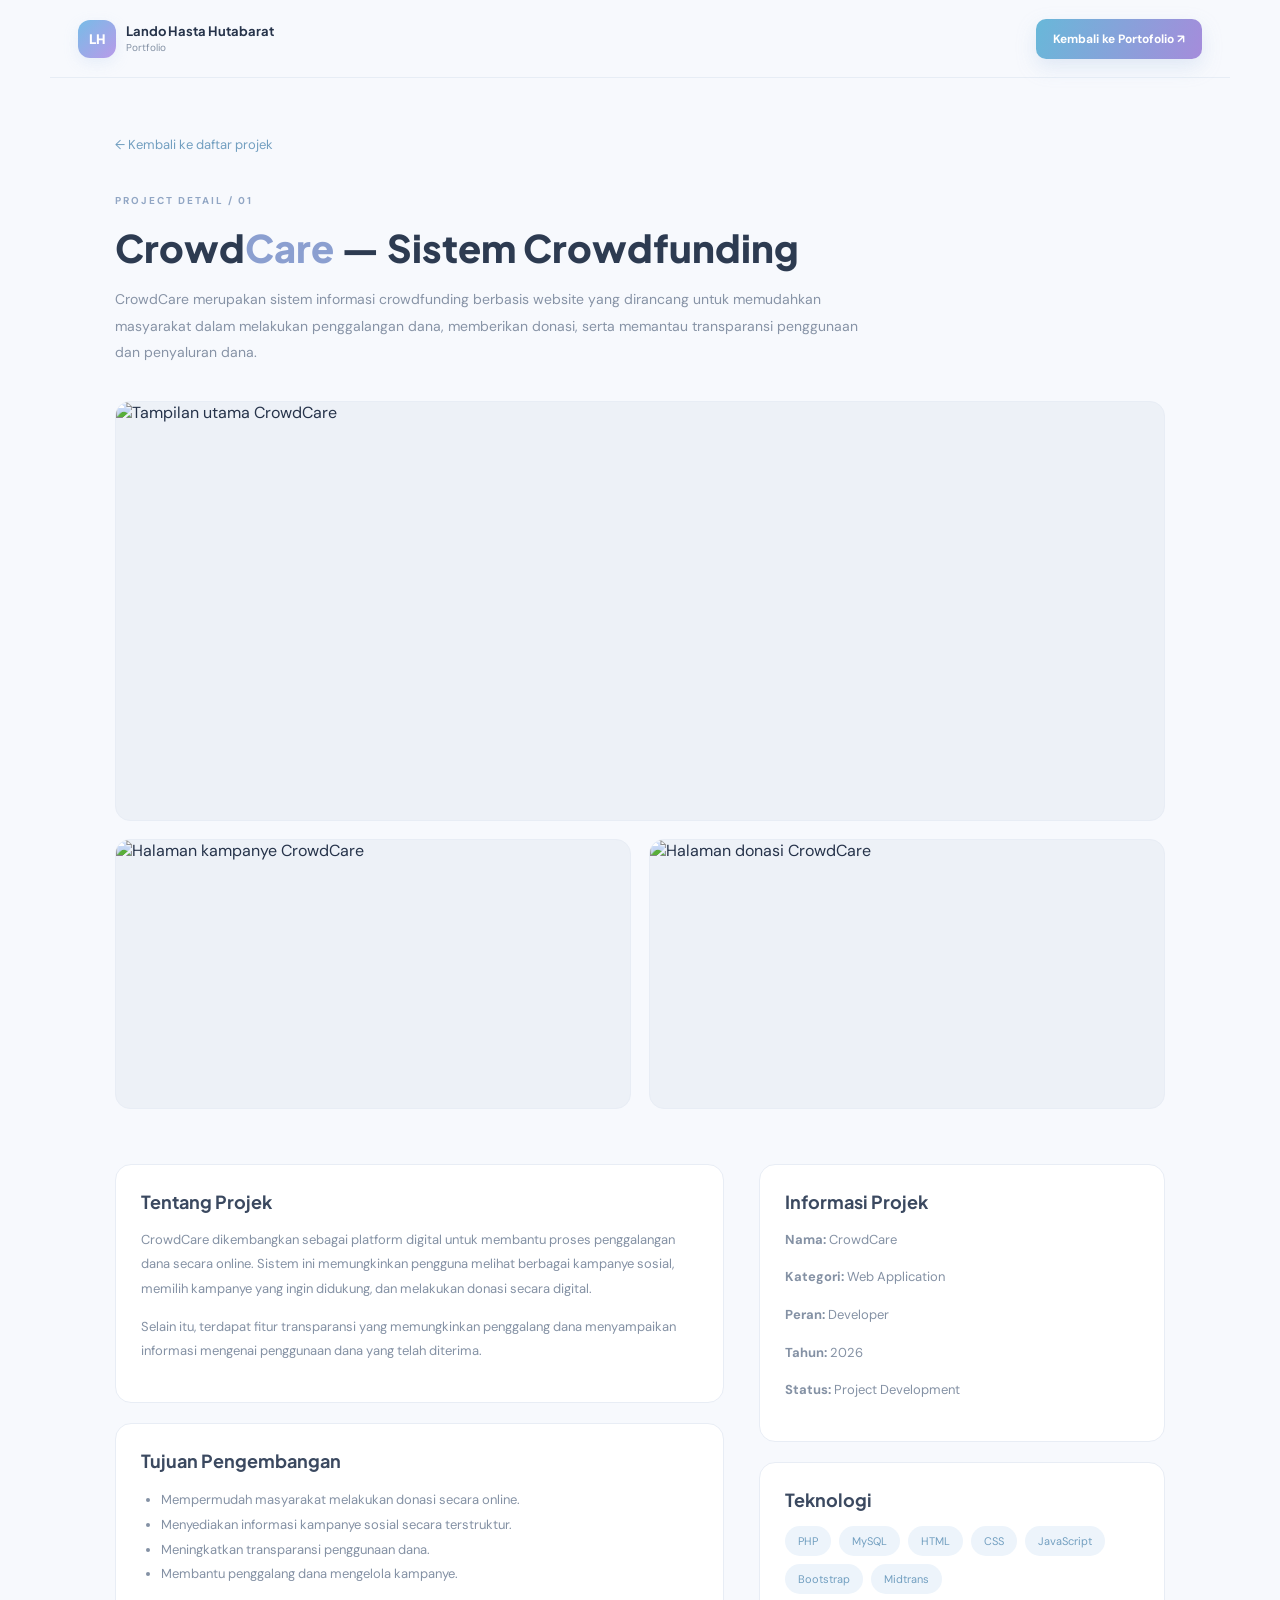
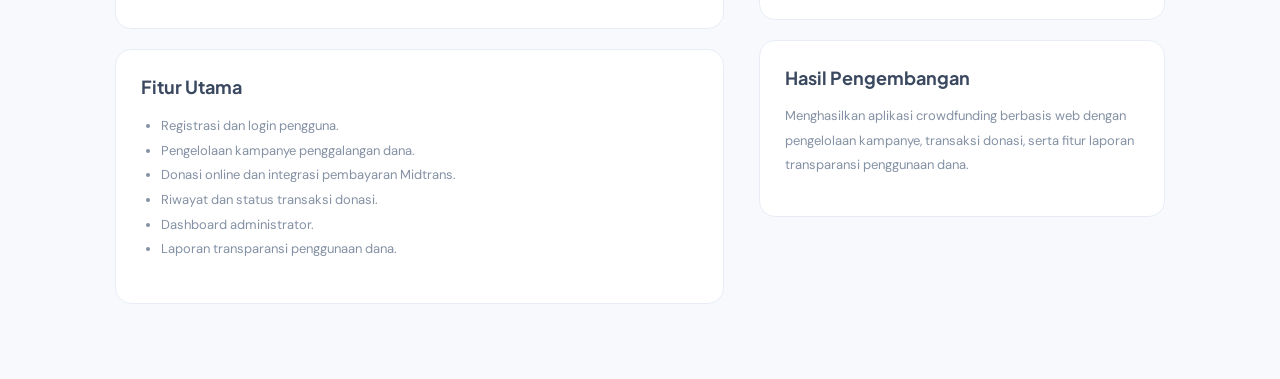
==== crowdcare.html @ 0dd58da5 "first commit" ====
<!DOCTYPE html>
<html lang="id">
<head>
    <meta charset="UTF-8">
    <meta name="viewport" content="width=device-width, initial-scale=1.0">
    <title>Detail Projek | CrowdCare</title>
    <link rel="stylesheet" href="style.css">
    <link rel="preconnect" href="https://fonts.googleapis.com">
    <link href="https://fonts.googleapis.com/css2?family=DM+Sans:wght@400;500;600;700&family=Plus+Jakarta+Sans:wght@400;600;700;800&display=swap" rel="stylesheet">

    <style>
        .detail-container {
            max-width: 1100px;
            margin: auto;
            padding: 55px 25px;
        }

        .back-link {
            display: inline-block;
            color: #729fc0;
            font-size: 13px;
            margin-bottom: 35px;
        }

        .detail-heading {
            margin-bottom: 35px;
        }

        .detail-heading h1 {
            font: 800 38px "Plus Jakarta Sans";
            color: #2d3b51;
            margin: 15px 0;
        }

        .detail-heading h1 span {
            color: #8b9fd0;
        }

        .detail-heading p {
            max-width: 750px;
            color: #8793a6;
            font-size: 14px;
            line-height: 1.9;
        }

        .detail-gallery {
            display: grid;
            grid-template-columns: repeat(2, 1fr);
            gap: 18px;
            margin-bottom: 55px;
        }

        .detail-gallery img {
            width: 100%;
            height: 270px;
            object-fit: contain;
            background: #edf1f7;
            border: 1px solid #e8edf5;
            border-radius: 15px;
            cursor: pointer;
        }

        .detail-gallery img:first-child {
            grid-column: span 2;
            height: 420px;
        }

        .detail-content {
            display: grid;
            grid-template-columns: 1.5fr 1fr;
            gap: 35px;
        }

        .detail-box {
            background: white;
            padding: 25px;
            border: 1px solid #e8edf5;
            border-radius: 16px;
            margin-bottom: 20px;
        }

        .detail-box h2 {
            font: 700 18px "Plus Jakarta Sans";
            color: #3b4960;
            margin-top: 0;
        }

        .detail-box p,
        .detail-box li {
            font-size: 13px;
            color: #8491a4;
            line-height: 1.9;
        }

        .detail-box ul {
            padding-left: 20px;
        }

        .detail-tags {
            display: flex;
            flex-wrap: wrap;
            gap: 8px;
        }

        .detail-tags span {
            padding: 8px 13px;
            background: #edf4fb;
            color: #729fc0;
            font-size: 11px;
            border-radius: 20px;
        }

        .image-viewer {
            display: none;
            position: fixed;
            inset: 0;
            z-index: 1000;
            background: rgba(30,40,60,.9);
            align-items: center;
            justify-content: center;
            padding: 20px;
        }

        .image-viewer.active {
            display: flex;
        }

        .image-viewer img {
            max-width: 95%;
            max-height: 90vh;
            object-fit: contain;
            border-radius: 10px;
        }

        .viewer-close {
            position: absolute;
            top: 20px;
            right: 30px;
            color: white;
            font-size: 35px;
            cursor: pointer;
            background: none;
            border: none;
        }

        @media(max-width: 700px) {
            .detail-heading h1 {
                font-size: 29px;
            }

            .detail-gallery {
                grid-template-columns: 1fr;
            }

            .detail-gallery img:first-child {
                grid-column: auto;
                height: 240px;
            }

            .detail-gallery img {
                height: 220px;
            }

            .detail-content {
                grid-template-columns: 1fr;
                gap: 0;
            }
        }
    </style>
</head>

<body>

<header class="topbar">
    <a class="brand" href="index.html">
        <span class="brand-mark">LH</span>
        <span>
            <b>Lando Hasta Hutabarat</b>
            <small>Portfolio</small>
        </span>
    </a>

    <a href="index.html" class="hire-btn">
        Kembali ke Portofolio ↗
    </a>
</header>

<main class="detail-container">

    <a href="index.html#projects" class="back-link">
        ← Kembali ke daftar projek
    </a>

    <div class="detail-heading">
        <span class="section-kicker">PROJECT DETAIL / 01</span>

        <h1>Crowd<span>Care</span> — Sistem Crowdfunding</h1>

        <p>
            CrowdCare merupakan sistem informasi crowdfunding
            berbasis website yang dirancang untuk memudahkan
            masyarakat dalam melakukan penggalangan dana,
            memberikan donasi, serta memantau transparansi
            penggunaan dan penyaluran dana.
        </p>
    </div>

    <!-- GALERI FOTO -->
    <div class="detail-gallery">

        <img src="assets/CF_1.png"
             alt="Tampilan utama CrowdCare">

        <img src="assets/CF_2.png"
             alt="Halaman kampanye CrowdCare">

        <img src="assets/CF_3.png"
             alt="Halaman donasi CrowdCare">

    </div>

    <!-- PENJELASAN PROJEK -->
    <div class="detail-content">

        <div>

            <div class="detail-box">
                <h2>Tentang Projek</h2>

                <p>
                    CrowdCare dikembangkan sebagai platform
                    digital untuk membantu proses penggalangan
                    dana secara online. Sistem ini memungkinkan
                    pengguna melihat berbagai kampanye sosial,
                    memilih kampanye yang ingin didukung,
                    dan melakukan donasi secara digital.
                </p>

                <p>
                    Selain itu, terdapat fitur transparansi
                    yang memungkinkan penggalang dana
                    menyampaikan informasi mengenai penggunaan
                    dana yang telah diterima.
                </p>
            </div>

            <div class="detail-box">
                <h2>Tujuan Pengembangan</h2>

                <ul>
                    <li>Mempermudah masyarakat melakukan donasi secara online.</li>
                    <li>Menyediakan informasi kampanye sosial secara terstruktur.</li>
                    <li>Meningkatkan transparansi penggunaan dana.</li>
                    <li>Membantu penggalang dana mengelola kampanye.</li>
                </ul>
            </div>

            <div class="detail-box">
                <h2>Fitur Utama</h2>

                <ul>
                    <li>Registrasi dan login pengguna.</li>
                    <li>Pengelolaan kampanye penggalangan dana.</li>
                    <li>Donasi online dan integrasi pembayaran Midtrans.</li>
                    <li>Riwayat dan status transaksi donasi.</li>
                    <li>Dashboard administrator.</li>
                    <li>Laporan transparansi penggunaan dana.</li>
                </ul>
            </div>

        </div>

        <div>

            <div class="detail-box">
                <h2>Informasi Projek</h2>

                <p><b>Nama:</b> CrowdCare</p>
                <p><b>Kategori:</b> Web Application</p>
                <p><b>Peran:</b> Developer</p>
                <p><b>Tahun:</b> 2026</p>
                <p><b>Status:</b> Project Development</p>
            </div>

            <div class="detail-box">
                <h2>Teknologi</h2>

                <div class="detail-tags">
                    <span>PHP</span>
                    <span>MySQL</span>
                    <span>HTML</span>
                    <span>CSS</span>
                    <span>JavaScript</span>
                    <span>Bootstrap</span>
                    <span>Midtrans</span>
                </div>
            </div>

            <div class="detail-box">
                <h2>Hasil Pengembangan</h2>

                <p>
                    Menghasilkan aplikasi crowdfunding berbasis
                    web dengan pengelolaan kampanye, transaksi
                    donasi, serta fitur laporan transparansi
                    penggunaan dana.
                </p>
            </div>

        </div>

    </div>

</main>

<!-- PEMBESAR FOTO -->
<div class="image-viewer" id="imageViewer">
    <button class="viewer-close" onclick="closeImage()">&times;</button>
    <img id="viewerImage" src="" alt="Preview gambar projek">
</div>

<script>
    document.querySelectorAll(".detail-gallery img").forEach(img => {
        img.addEventListener("click", function() {
            document.getElementById("viewerImage").src = this.src;
            document.getElementById("imageViewer").classList.add("active");
        });
    });

    function closeImage() {
        document.getElementById("imageViewer").classList.remove("active");
    }

    document.getElementById("imageViewer").addEventListener("click", function(e) {
        if (e.target === this) closeImage();
    });

    document.addEventListener("keydown", function(e) {
        if (e.key === "Escape") closeImage();
    });
</script>

</body>
</html>
---- style.css ----
* {
    box-sizing: border-box
}

html {
    scroll-behavior: smooth;
    scroll-padding-top: 90px
}

body {
    margin: 0;
    background: #f7f9fd;
    color: #26334a;
    font-family: "DM Sans", sans-serif;
    overflow-x: hidden
}

a {
    color: inherit;
    text-decoration: none
}

.ambient {
    position: absolute;
    z-index: -1;
    filter: blur(75px);
    border-radius: 50%;
    opacity: .45;
    pointer-events: none
}

.ambient-one {
    width: 380px;
    height: 380px;
    background: #d9d2ff;
    top: -130px;
    left: 20%
}

.ambient-two {
    width: 360px;
    height: 360px;
    background: #c9edee;
    top: 250px;
    right: -150px
}

.topbar {
    height: 78px;
    max-width: 1180px;
    margin: auto;
    padding: 0 28px;
    display: flex;
    align-items: center;
    justify-content: space-between;
    gap: 25px;
    position: sticky;
    top: 0;
    z-index: 20;
    background: rgba(247, 249, 253, .82);
    backdrop-filter: blur(18px);
    border-bottom: 1px solid rgba(220, 228, 240, .6)
}

.brand {
    display: flex;
    align-items: center;
    gap: 10px;
    flex-shrink: 0
}

.brand-mark {
    width: 38px;
    height: 38px;
    border-radius: 12px;
    background: linear-gradient(135deg, #77bce7, #b99ae9);
    display: grid;
    place-items: center;
    color: white;
    font: 800 13px "Plus Jakarta Sans";
    box-shadow: 0 5px 15px #9ebde533
}

.brand b,
.brand small {
    display: block
}

.brand b {
    font: 700 13px "Plus Jakarta Sans"
}

.brand small {
    font-size: 10px;
    color: #8491a5;
    margin-top: 2px
}

.topbar nav {
    display: flex;
    gap: 27px;
    align-items: center
}

.topbar nav a {
    font-size: 12px;
    color: #68758a;
    transition: .2s
}

.topbar nav a:hover,
.topbar nav a.active {
    color: #568ebc
}

.hire-btn,
.primary-btn {
    background: linear-gradient(110deg, #68b8d9, #a58cdb);
    color: white;
    border-radius: 10px;
    padding: 12px 17px;
    font-size: 12px;
    font-weight: 700;
    box-shadow: 0 8px 20px #9eb9dc45
}

.hire-btn span,
.primary-btn span {
    margin-left: 8px
}

.menu-toggle {
    display: none;
    border: 0;
    background: #fff;
    color: #53657b;
    font-size: 20px
}

.section {
    max-width: 1120px;
    margin: auto;
    padding-left: 28px;
    padding-right: 28px
}

.hero {
    min-height: 600px;
    display: grid;
    grid-template-columns: 1.05fr .95fr;
    align-items: center;
    gap: 35px;
    padding-top: 45px;
    padding-bottom: 65px
}

.availability {
    display: inline-flex;
    align-items: center;
    gap: 8px;
    background: #fff;
    border: 1px solid #e8edf5;
    border-radius: 30px;
    padding: 8px 13px;
    color: #617187;
    font-size: 10px;
    box-shadow: 0 5px 18px #344d6b08
}

.availability span {
    width: 7px;
    height: 7px;
    border-radius: 50%;
    background: #60c8a3;
    box-shadow: 0 0 0 4px #60c8a322
}

.eyebrow {
    color: #8d9bb0;
    margin: 25px 0 4px;
    font-size: 17px
}

.hero h1 {
    font: 800 clamp(48px, 6vw, 72px)/1.12 "Plus Jakarta Sans";
    letter-spacing: -3px;
    margin: 0;
    color: #28364d
}

.hero h1 span {
    color: #83a9d7
}

.hero h2 {
    font: 700 20px "Plus Jakarta Sans";
    margin: 14px 0;
    color: #44536a
}

.hero h2 span {
    color: #639fbe
}

.cursor {
    display: inline-block;
    width: 2px;
    height: 20px;
    background: #9b8cda;
    margin-left: 4px;
    vertical-align: -3px;
    animation: blink 1s infinite
}

@keyframes blink {
    50% {
        opacity: 0
    }
}

.intro {
    max-width: 490px;
    color: #77859a;
    font-size: 13px;
    line-height: 1.85
}

.skill-list,
.tech-list {
    display: flex;
    flex-wrap: wrap;
    gap: 8px;
    margin: 18px 0 25px
}

.skill-list span,
.tech-list span {
    background: #fff;
    border: 1px solid #e7edf5;
    border-radius: 20px;
    padding: 7px 11px;
    font-size: 10px;
    color: #718198
}

.hero-actions {
    display: flex;
    gap: 10px;
    align-items: center
}

.primary-btn,
.secondary-btn {
    display: inline-flex;
    align-items: center;
    justify-content: center;
    padding: 13px 18px;
    border-radius: 10px;
    font-size: 12px;
    font-weight: 700
}

.secondary-btn {
    border: 1px solid #dce4ef;
    color: #64748a;
    background: #ffffff99
}

.social-row {
    display: flex;
    align-items: center;
    gap: 9px;
    margin-top: 28px;
    color: #8a96a8;
    font-size: 10px
}

.social-row a {
    width: 27px;
    height: 27px;
    border: 1px solid #e4eaf2;
    border-radius: 50%;
    display: grid;
    place-items: center;
    color: #74849a;
    font-weight: 700;
    background: #fff
}

.hero-visual {
    height: 420px;
    position: relative;
    display: grid;
    place-items: center
}

.profile-ring {
    width: 255px;
    height: 255px;
    border-radius: 50%;
    padding: 7px;
    background: linear-gradient(145deg, #a8c9e9, #d8c5ef, #8bc9cf);
    box-shadow: 0 20px 60px #9aaccb44;
    z-index: 2
}

.profile-placeholder {
    width: 100%;
    height: 100%;
    border-radius: 50%;
    background: linear-gradient(145deg, #eaf1fa, #dce8f0);
    display: flex;
    align-items: center;
    justify-content: center;
    flex-direction: column;
    color: #91a9c1;
    border: 5px solid #f8fbff
}

.profile-placeholder span {
    font: 800 54px "Plus Jakarta Sans";
    color: #8ba8c9
}

.profile-placeholder small {
    font-size: 10px;
    margin-top: 4px
}

.orbit {
    position: absolute;
    border: 1px solid #dce5f1;
    border-radius: 50%;
    width: 340px;
    height: 340px
}

.orbit-b {
    width: 405px;
    height: 405px;
    border-style: dashed;
    opacity: .7
}

.float-card {
    position: absolute;
    background: #fff;
    border: 1px solid #e9edf4;
    border-radius: 13px;
    box-shadow: 0 15px 35px #435a7714;
    z-index: 3
}

.code-card {
    top: 45px;
    right: 0;
    width: 205px;
    padding: 14px 15px;
    color: #71819a;
    font: 10px/1.8 monospace
}

.window-dots {
    display: flex;
    gap: 5px;
    margin-bottom: 9px
}

.window-dots i {
    width: 7px;
    height: 7px;
    border-radius: 50%;
    background: #f28f9d
}

.window-dots i:nth-child(2) {
    background: #f4ca78
}

.window-dots i:nth-child(3) {
    background: #81c9a9
}

.code-card p {
    margin: 0
}

.code-card p span {
    color: #a28bd7
}

.code-card b {
    color: #69a9a9
}

.code-card em {
    color: #d29b74;
    font-style: normal
}

.indent {
    padding-left: 12px
}

.stat-card {
    padding: 12px 16px;
    min-width: 85px
}

.stat-card strong {
    font: 800 24px "Plus Jakarta Sans";
    color: #8f86d1;
    display: block
}

.stat-card strong span {
    color: #8ec4c7
}

.stat-card small {
    font-size: 10px;
    color: #8a97a9
}

.stat-project {
    left: 2px;
    bottom: 60px
}

.stat-year {
    right: 18px;
    bottom: 105px
}

.sparkle {
    position: absolute;
    color: #8abacb;
    font-size: 27px
}

.sparkle-one {
    top: 100px;
    left: 60px
}

.sparkle-two {
    bottom: 65px;
    right: 60px
}

.content-section {
    padding-top: 80px;
    padding-bottom: 30px
}

.section-heading {
    margin-bottom: 30px
}

.section-kicker {
    font-size: 10px;
    font-weight: 700;
    letter-spacing: 2px;
    color: #91a6c4
}

.section-heading h2,
.contact-section h2 {
    font: 800 clamp(27px, 3.5vw, 39px)/1.3 "Plus Jakarta Sans";
    letter-spacing: -1.2px;
    margin: 10px 0;
    color: #2d3b51
}

.section-heading h2 span,
.contact-section h2 span {
    color: #8b9fd0
}

.section-heading>p,
.contact-section p {
    font-size: 13px;
    color: #8793a6;
    line-height: 1.8;
    margin: 0
}

.about-grid {
    display: grid;
    grid-template-columns: repeat(3, 1fr);
    gap: 16px
}

.about-card {
    background: #fff;
    border: 1px solid #e9eef5;
    border-radius: 17px;
    padding: 23px;
    box-shadow: 0 9px 28px #3d56700a
}

.icon-box {
    width: 38px;
    height: 38px;
    border-radius: 12px;
    background: #edf4fb;
    color: #7ca8cb;
    display: grid;
    place-items: center;
    font-size: 19px
}

.about-card h3,
.timeline-body h3,
.certificate-info h3,
.project-info h3 {
    font: 700 16px "Plus Jakarta Sans";
    margin: 17px 0 9px;
    color: #3b4960
}

.about-card p,
.timeline-body p,
.project-info p {
    font-size: 12px;
    line-height: 1.85;
    color: #8491a4;
    margin: 0
}

.timeline {
    border-left: 1px solid #dce5f0;
    margin-left: 7px;
    padding: 2px 0 2px 28px
}

.timeline-item {
    position: relative;
    display: grid;
    grid-template-columns: 150px 1fr;
    gap: 25px;
    padding: 0 0 27px
}

.timeline-item:before {
    content: "";
    position: absolute;
    width: 10px;
    height: 10px;
    border-radius: 50%;
    background: #9ab7d8;
    border: 4px solid #f7f9fd;
    left: -35px;
    top: 2px;
    box-shadow: 0 0 0 1px #dce5f0
}

.timeline-date {
    font-size: 11px;
    color: #8c9bb0;
    padding-top: 4px
}

.timeline-body h3 {
    margin: 0 0 5px
}

.timeline-body .muted {
    color: #a2aebe;
    font-size: 11px;
    margin-bottom: 8px
}

.certificate-grid,
.project-grid {
    display: grid;
    grid-template-columns: repeat(3, 1fr);
    gap: 17px
}

.certificate-card,
.project-card {
    background: #fff;
    border: 1px solid #e8edf5;
    border-radius: 17px;
    overflow: hidden;
    box-shadow: 0 8px 26px #3d56700a
}

.certificate-art {
    height: 145px;
    display: flex;
    align-items: center;
    justify-content: center;
    flex-direction: column;
    font-size: 40px;
    color: #fff
}

.certificate-art small {
    font: 700 9px "DM Sans";
    letter-spacing: 3px;
    margin-top: 8px;
    opacity: .8
}

.art-blue {
    background: linear-gradient(135deg, #a8c9e4, #8fb8c8)
}

.art-lilac {
    background: linear-gradient(135deg, #c4b9e8, #a5b6df)
}

.art-peach {
    background: linear-gradient(135deg, #e8c7b8, #d7b8c9)
}

.certificate-info,
.project-info {
    padding: 18px
}

.tag {
    display: inline-block;
    border-radius: 20px;
    background: #f0f5fa;
    color: #8298b1;
    padding: 6px 9px;
    font-size: 9px
}

.certificate-info h3,
.project-info h3 {
    font-size: 14px;
    margin: 12px 0 5px
}

.certificate-info p {
    font-size: 11px;
    color: #98a3b2;
    margin: 0 0 12px
}

.text-link {
    display: inline-block;
    color: #729fc0;
    font-size: 11px;
    font-weight: 700;
    margin-top: 12px
}

.project-preview {
    height: 175px;
    display: grid;
    place-items: center;
    overflow: hidden
}

.preview-crowd {
    background: linear-gradient(135deg, #e1eff6, #e8e3f5)
}

.mock-browser {
    width: 75%;
    height: 125px;
    background: #fff;
    border-radius: 9px;
    box-shadow: 0 12px 25px #52647b22;
    overflow: hidden
}

.mock-top {
    height: 17px;
    background: #f6f8fb;
    display: flex;
    align-items: center;
    gap: 4px;
    padding-left: 9px
}

.mock-top i {
    width: 5px;
    height: 5px;
    border-radius: 50%;
    background: #d8a8b3
}

.mock-top i:nth-child(2) {
    background: #e5d09a
}

.mock-top i:nth-child(3) {
    background: #9bcbb4
}

.mock-content {
    padding: 15px
}

.mock-content>b {
    font: 800 16px "Plus Jakarta Sans";
    color: #536b88
}

.mock-content>b span {
    color: #8c9bd3
}

.mock-lines {
    height: 34px;
    width: 80%;
    margin-top: 10px;
    background: repeating-linear-gradient(to bottom, #e7edf4 0 4px, transparent 4px 10px)
}

.mock-button {
    width: 52px;
    height: 10px;
    background: #9abed7;
    border-radius: 5px;
    margin-top: 9px
}

.preview-delisoy {
    background: linear-gradient(135deg, #dceee5, #f3edda)
}

.food-shape {
    width: 150px;
    height: 125px;
    border-radius: 48% 48% 20px 20px;
    background: linear-gradient(145deg, #fff, #e6f1df);
    box-shadow: 0 15px 25px #66836a20;
    display: flex;
    align-items: center;
    justify-content: center;
    flex-direction: column;
    transform: rotate(-4deg);
    border: 5px solid #fff
}

.food-shape span {
    font: 800 22px "Plus Jakarta Sans";
    color: #739b7a
}

.food-shape small {
    font-size: 8px;
    color: #9aab91;
    margin-top: 5px
}

.project-meta {
    display: flex;
    justify-content: space-between;
    color: #9aa6b6;
    font-size: 10px
}

.project-info p {
    min-height: 65px
}

.tech-list {
    margin: 13px 0 0;
    gap: 5px
}

.tech-list span {
    font-size: 9px;
    padding: 5px 8px;
    background: #f8fafc
}

.add-project {
    min-height: 390px;
    display: flex;
    align-items: center;
    justify-content: center;
    flex-direction: column;
    text-align: center;
    padding: 25px;
    border-style: dashed;
    background: #fbfcfe
}

.add-symbol {
    width: 48px;
    height: 48px;
    border-radius: 50%;
    display: grid;
    place-items: center;
    background: #edf3fa;
    color: #91a9c8;
    font-size: 25px
}

.add-project h3 {
    font: 700 15px "Plus Jakarta Sans";
    color: #65758b;
    margin: 16px 0 7px
}

.add-project p {
    font-size: 11px;
    line-height: 1.7;
    color: #9aa6b6
}

.contact-section {
    margin-top: 90px;
    margin-bottom: 70px;
    padding: 40px 45px;
    border-radius: 22px;
    background: linear-gradient(110deg, #edf5fb, #f1effa);
    display: flex;
    align-items: center;
    justify-content: space-between;
    gap: 25px
}

.contact-section h2 {
    font-size: 30px
}

.contact-section .primary-btn {
    flex-shrink: 0
}

footer {
    max-width: 1120px;
    margin: auto;
    border-top: 1px solid #e8edf4;
    padding: 24px 28px 30px;
    display: flex;
    align-items: center;
    justify-content: space-between
}

footer p,
footer .back-top {
    font-size: 10px;
    color: #9aa6b6
}

.back-top {
    color: #789fc0
}
.profile-photo {
    width: 100%;
    height: 100%;
    object-fit: cover;
    object-position: center;
    border-radius: 50%;
    display: block;
    border: 5px solid #f8fbff;
}
.certificate-image {
    width: 100%;
    height: 180px;
    overflow: hidden;
    background: #f0f3f8;
    display: flex;
    align-items: center;
    justify-content: center;
}

.certificate-image img {
    width: 100%;
    height: 100%;
    object-fit: contain;
    display: block;
    transition: transform 0.3s ease;
}

.certificate-card:hover .certificate-image img {
    transform: scale(1.04);
}

@media(max-width:850px) {
    .topbar nav {
        gap: 14px
    }

    .topbar nav a {
        font-size: 11px
    }

    .hero {
        grid-template-columns: 1fr .85fr
    }

    .code-card {
        right: -5px;
        width: 175px
    }

    .profile-ring {
        width: 220px;
        height: 220px
    }

    .orbit {
        width: 300px;
        height: 300px
    }

    .orbit-b {
        width: 350px;
        height: 350px
    }

    .certificate-grid,
    .project-grid {
        grid-template-columns: repeat(2, 1fr)
    }
}

@media(max-width:650px) {
    .topbar {
        height: 68px;
        padding: 0 18px
    }

    .menu-toggle {
        display: block;
        margin-left: auto
    }

    .topbar nav {
        display: none;
        position: absolute;
        top: 68px;
        left: 12px;
        right: 12px;
        padding: 17px;
        background: #fff;
        border: 1px solid #e8edf5;
        border-radius: 14px;
        box-shadow: 0 12px 30px #42577318;
        flex-direction: column;
        align-items: flex-start;
        gap: 17px
    }

    .topbar nav.open {
        display: flex
    }

    .hire-btn {
        display: none
    }

    .section {
        padding-left: 20px;
        padding-right: 20px
    }

    .hero {
        grid-template-columns: 1fr;
        padding-top: 65px;
        gap: 5px
    }

    .hero-copy {
        order: 1
    }

    .hero-visual {
        order: 0;
        height: 330px
    }

    .profile-ring {
        width: 195px;
        height: 195px
    }

    .profile-placeholder span {
        font-size: 42px
    }

    .orbit {
        width: 260px;
        height: 260px
    }

    .orbit-b {
        width: 310px;
        height: 310px
    }

    .code-card {
        top: 15px;
        right: 0;
        width: 155px;
        font-size: 8px
    }

    .stat-project {
        left: 0;
        bottom: 35px
    }

    .stat-year {
        right: 0;
        bottom: 60px
    }

    .sparkle-one {
        left: 10px;
        top: 65px
    }

    .sparkle-two {
        right: 20px;
        bottom: 25px
    }

    .hero h1 {
        font-size: 54px
    }

    .hero h2 {
        font-size: 17px
    }

    .intro {
        font-size: 12px
    }

    .content-section {
        padding-top: 60px
    }

    .about-grid {
        grid-template-columns: 1fr
    }

    .timeline-item {
        grid-template-columns: 1fr;
        gap: 7px
    }

    .certificate-grid,
    .project-grid {
        grid-template-columns: 1fr
    }

    .project-info p {
        min-height: 0
    }

    .add-project {
        min-height: 240px
    }

    .contact-section {
        margin: 55px 20px;
        padding: 28px;
        display: block
    }

    .contact-section h2 {
        font-size: 25px
    }

    .contact-section .primary-btn {
        margin-top: 20px
    }

    footer {
        padding: 22px 20px;
        gap: 15px;
        flex-wrap: wrap
    }

    footer p {
        order: 3;
        width: 100%;
        margin: 0
    }

    .section-heading h2 {
        font-size: 29px
    }
}
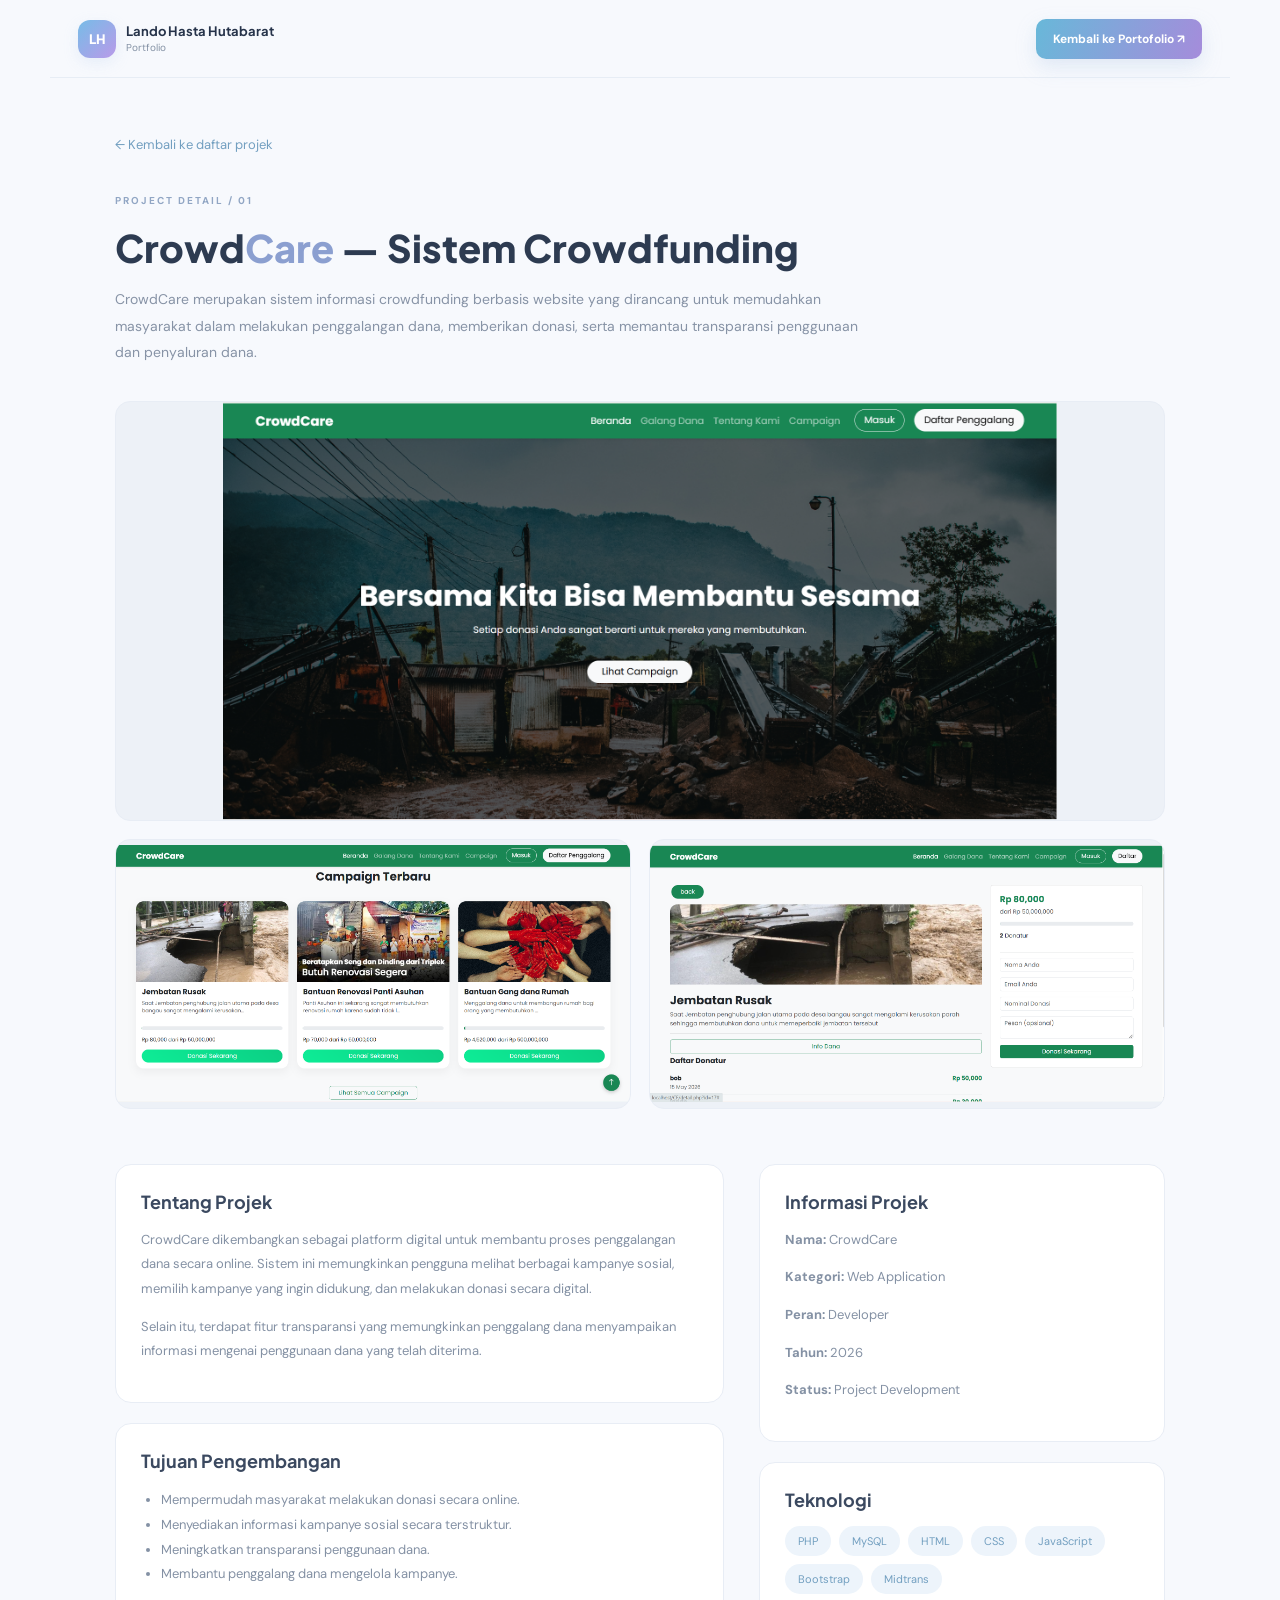
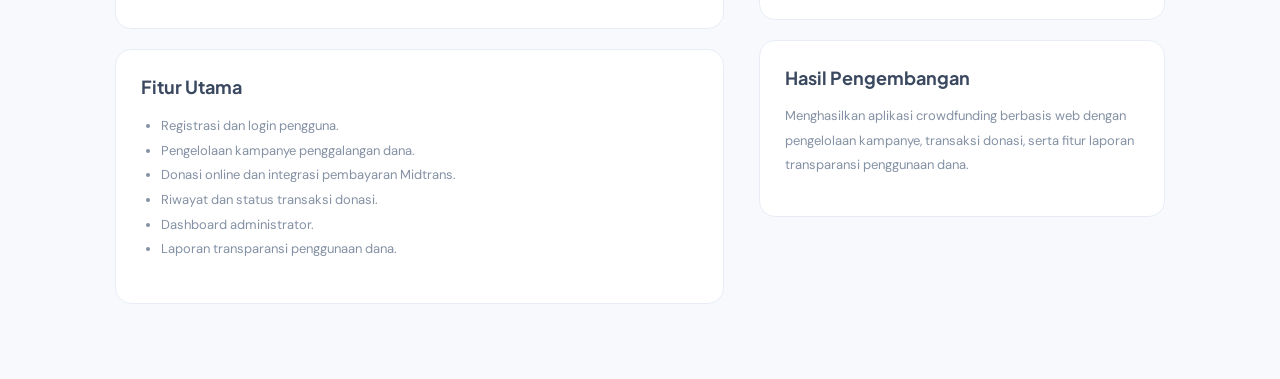
==== commit e948682e: "ubah nama file nya" ====
--- a/crowdcare.html
+++ b/crowdcare.html
@@ -209,13 +209,13 @@
     <!-- GALERI FOTO -->
     <div class="detail-gallery">
 
-        <img src="assets/CF_1.png"
+        <img src="assets/cf1.PNG"
              alt="Tampilan utama CrowdCare">
 
-        <img src="assets/CF_2.png"
+        <img src="assets/cf2.PNG"
              alt="Halaman kampanye CrowdCare">
 
-        <img src="assets/CF_3.png"
+        <img src="assets/cf3.PNG"
              alt="Halaman donasi CrowdCare">
 
     </div>
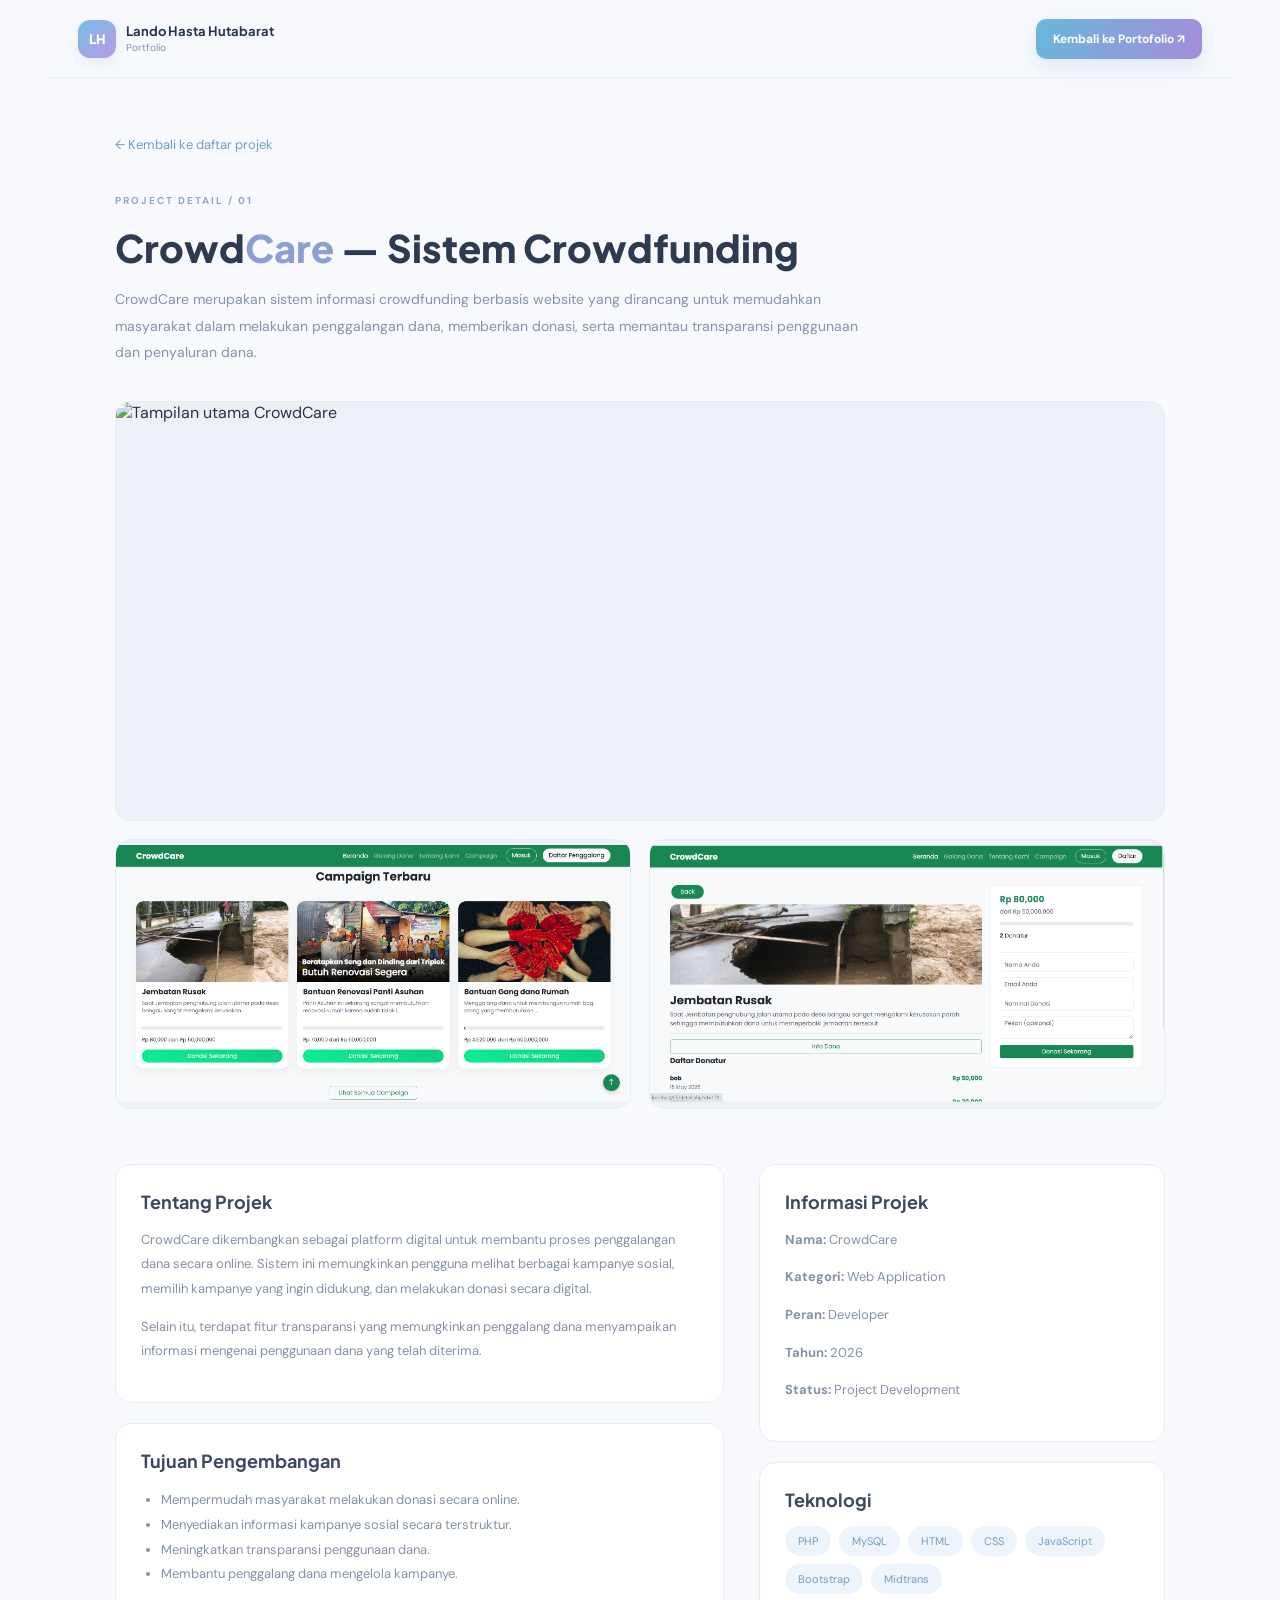
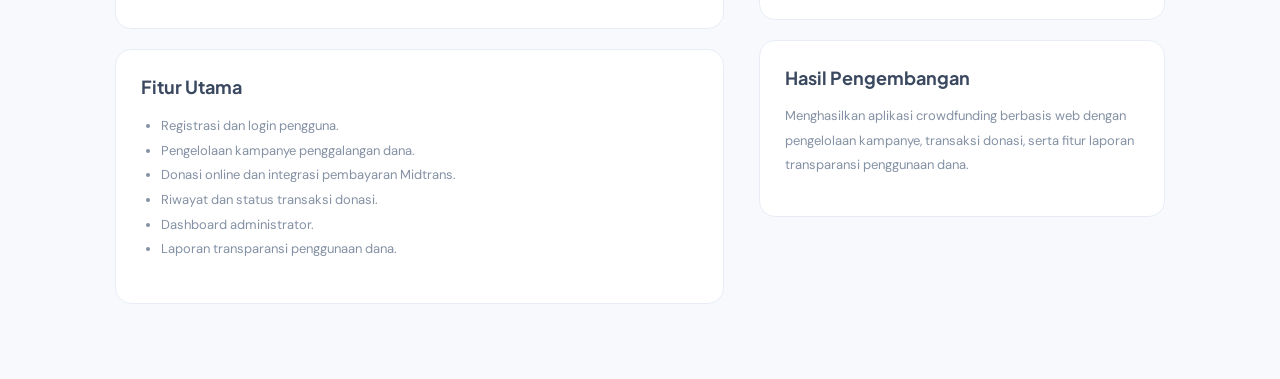
==== commit ea25f365: "nama filenya" ====
--- a/crowdcare.html
+++ b/crowdcare.html
@@ -209,7 +209,7 @@
     <!-- GALERI FOTO -->
     <div class="detail-gallery">
 
-        <img src="assets/cf1.PNG"
+        <img src="assets/cf1.png"
              alt="Tampilan utama CrowdCare">
 
         <img src="assets/cf2.PNG"
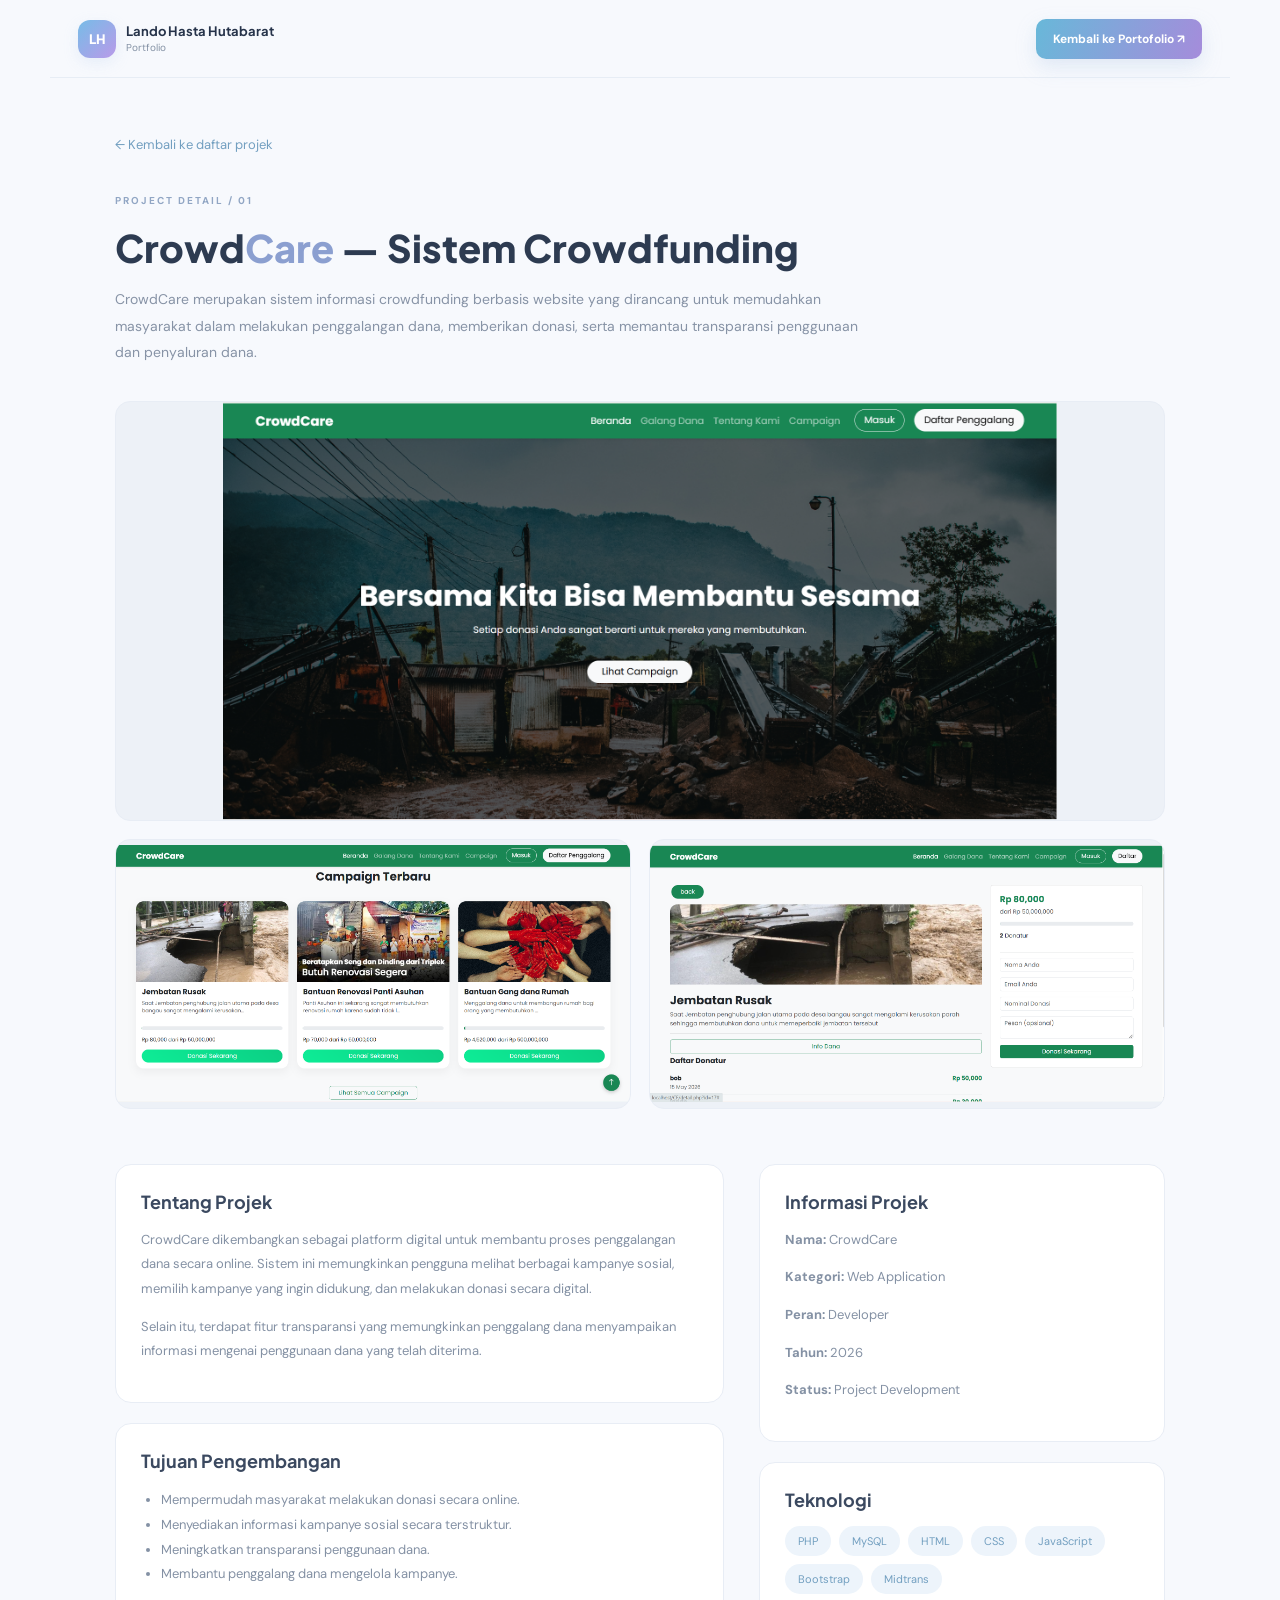
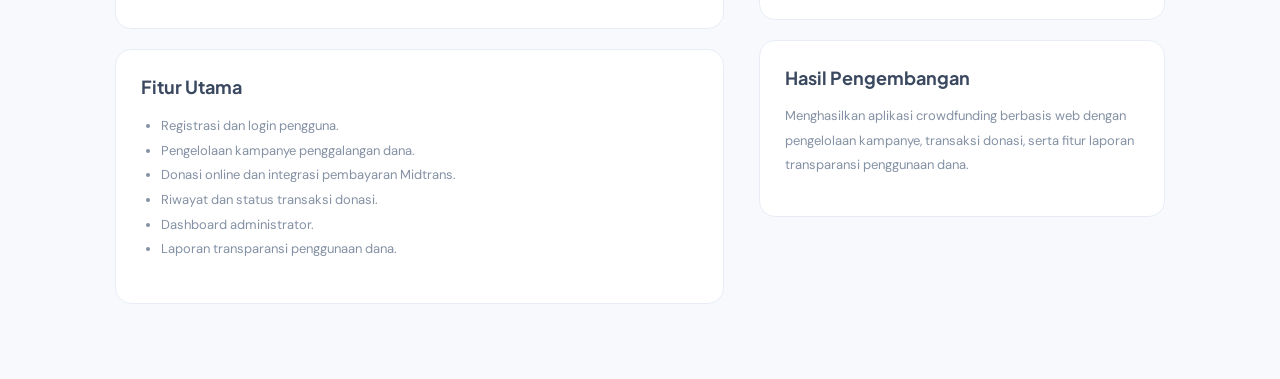
==== commit 3dcf9c39: "ubah nama filenya" ====
--- a/crowdcare.html
+++ b/crowdcare.html
@@ -209,7 +209,7 @@
     <!-- GALERI FOTO -->
     <div class="detail-gallery">
 
-        <img src="assets/cf1.png"
+        <img src="assets/cf1.PNG"
              alt="Tampilan utama CrowdCare">
 
         <img src="assets/cf2.PNG"
